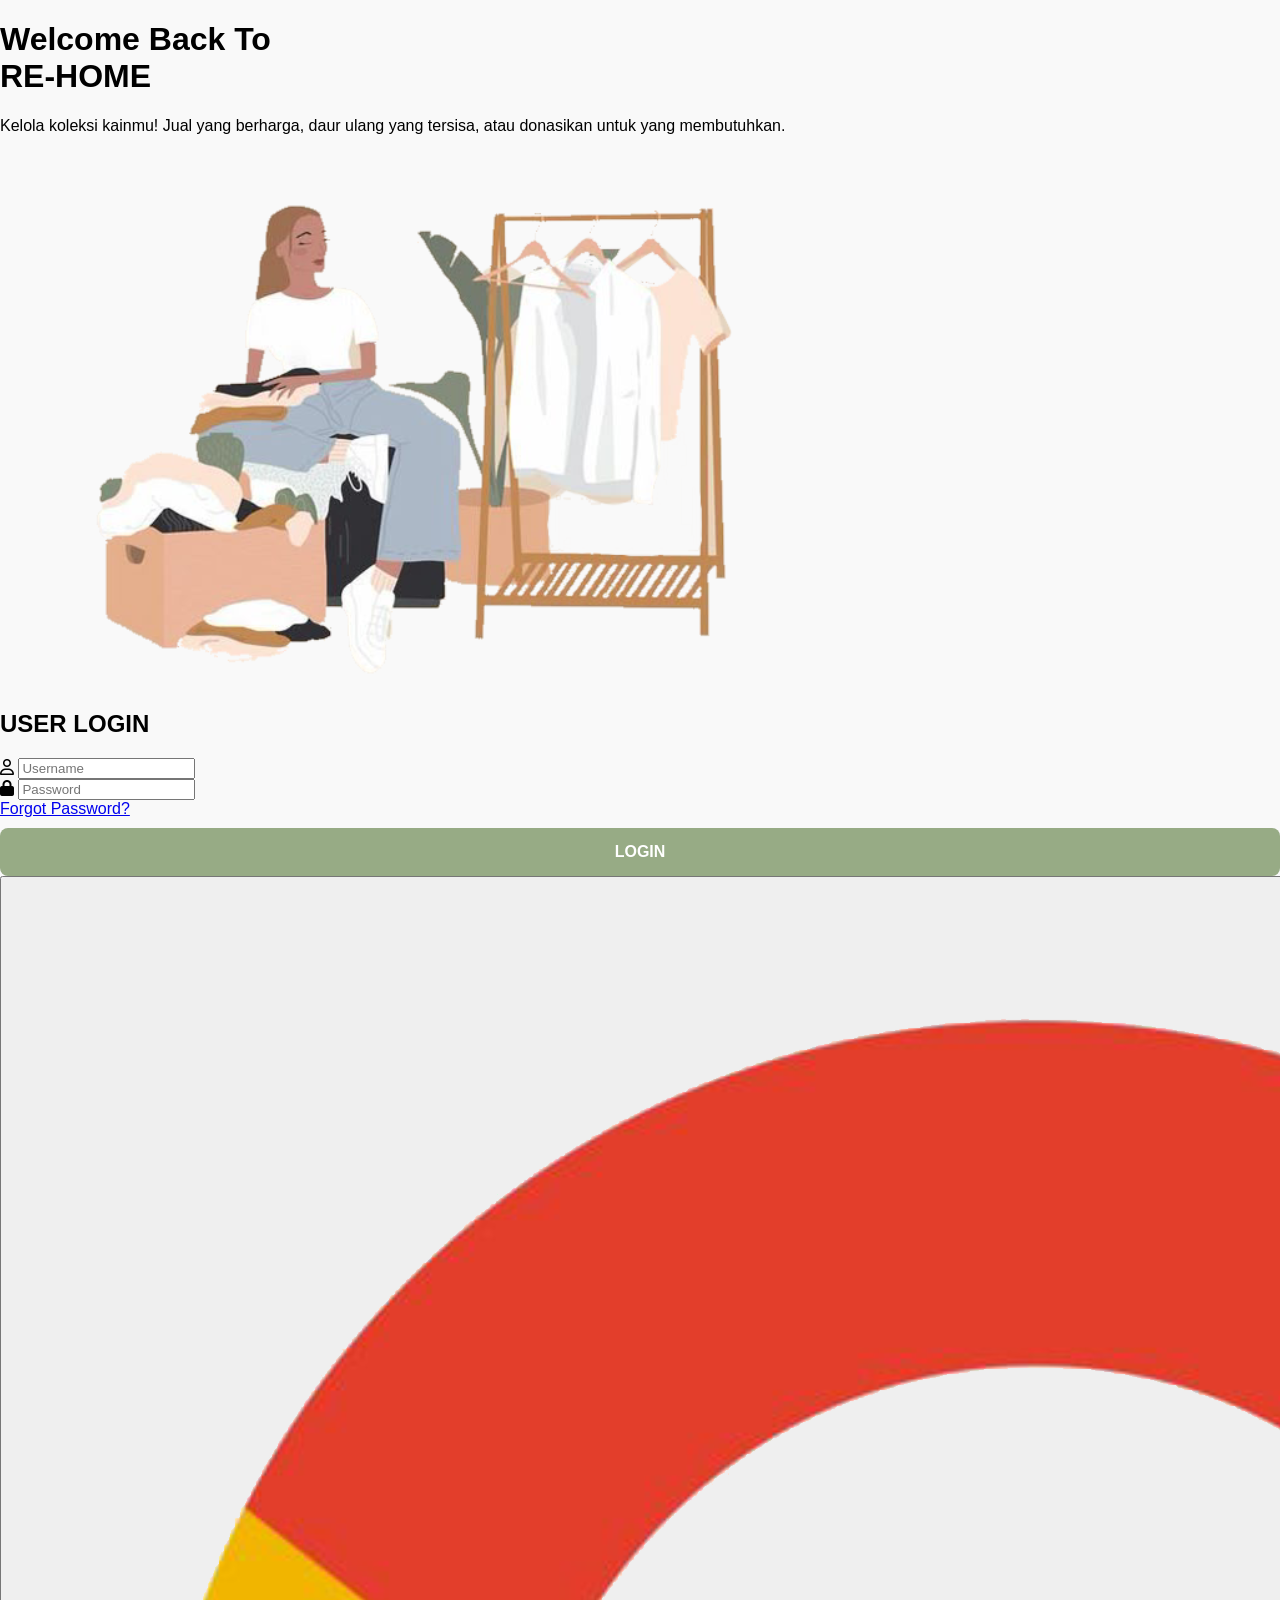
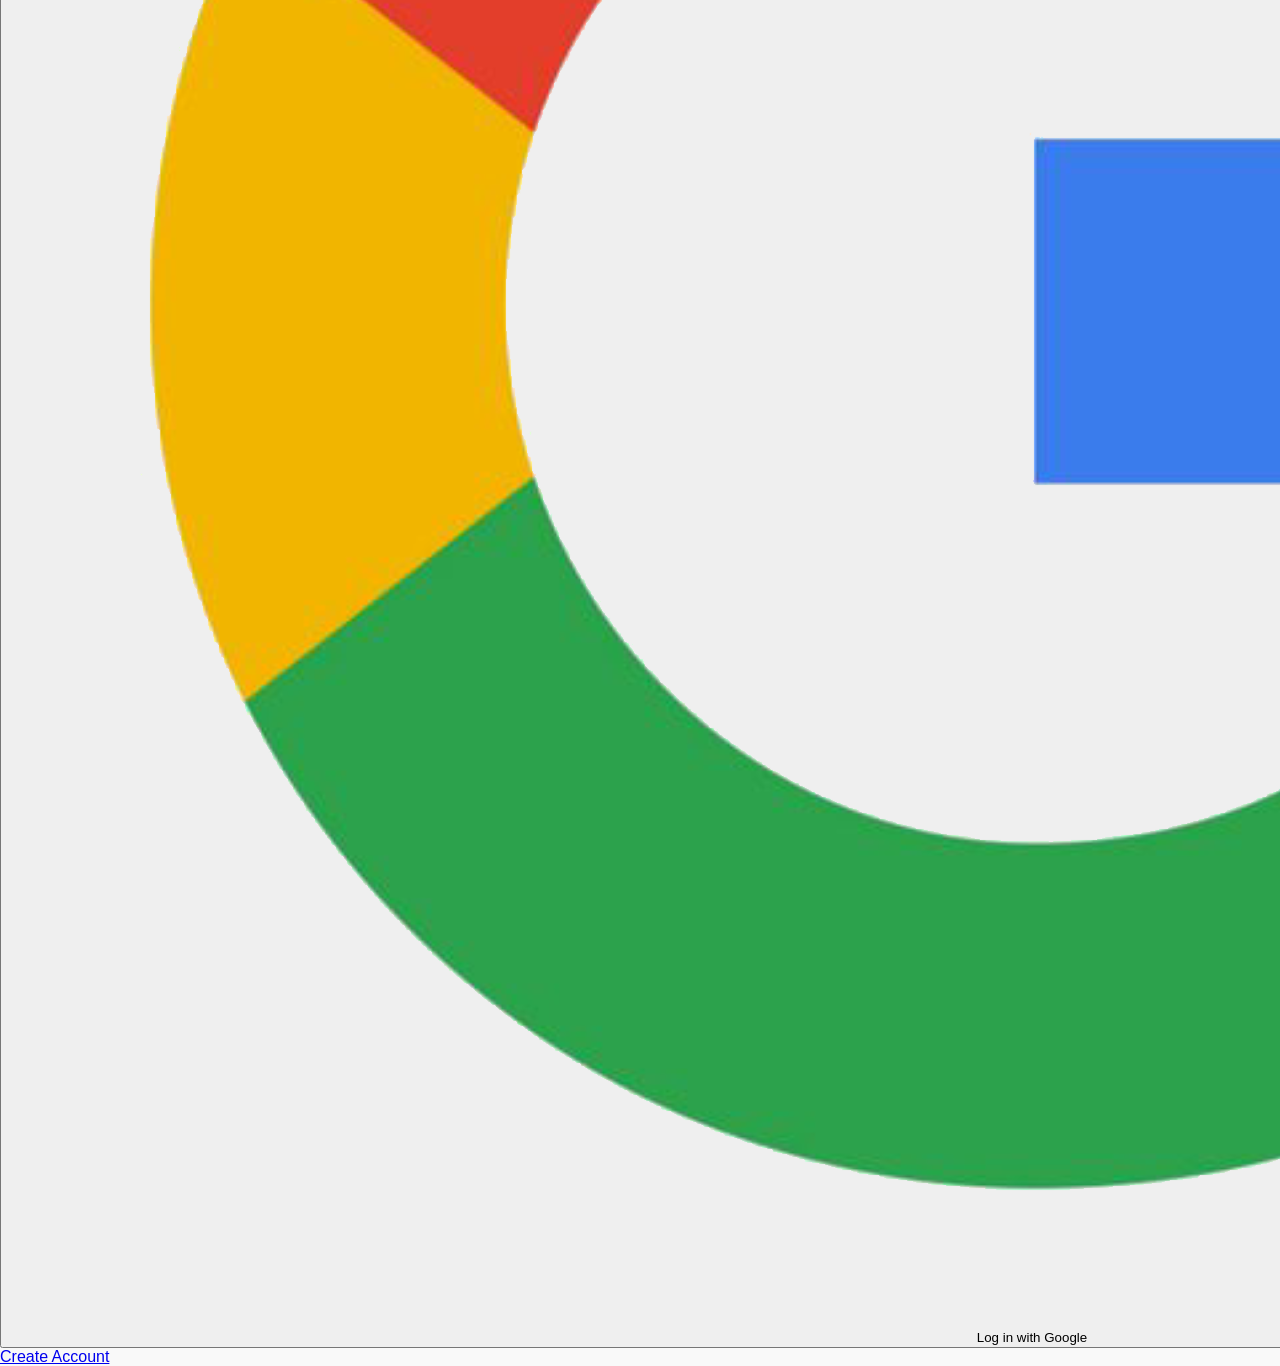
==== login.html @ 4392bf55 "Add files via upload" ====
<!DOCTYPE html>
<html lang="id">
<head>
    <meta charset="UTF-8">
    <meta name="viewport" content="width=device-width, initial-scale=1.0">
    <title>RE-HOME - Welcome Back</title>
    <link rel="stylesheet" href="css/form-style.css">
    <link rel="stylesheet" href="https://cdnjs.cloudflare.com/ajax/libs/font-awesome/6.0.0/css/all.min.css">
    <link href="https://fonts.googleapis.com/css2?family=Playfair+Display:ital,wght@0,600;1,600&family=Montserrat:wght@300;400&display=swap" rel="stylesheet">
</head>
<body>

    <div class="main-container">
        <div class="login-card">
            
            <div class="left-panel">
                <div class="left-content">
                    <h1>Welcome Back To <br>RE-HOME</h1>
                    <p>Kelola koleksi kainmu! Jual yang berharga, daur ulang yang tersisa, atau donasikan untuk yang membutuhkan.</p>
                    <div class="illustration-box">
                        <img src="assets/pic2trylogin.png">
                    </div>
                </div>
            </div>

            <div class="right-panel">
                <div class="right-content">
                    <div class="form-header">
                        <h2>USER LOGIN</h2>
                    </div>

                    <form action="#" method="POST">
                        <div class="input-group">
                            <i class="fa-regular fa-user input-icon"></i>
                            <input type="text" placeholder="Username" required>
                        </div>

                        <div class="input-group">
                            <i class="fa-solid fa-lock input-icon"></i>
                            <input type="password" id="login-password" placeholder="Password" required>
                        </div>

                        <div class="forgot-link">
                            <a href="#">Forgot Password?</a>
                        </div>

                        <button type="submit" class="login-btn">LOGIN</button>
                    </form>

                    <div class="social-login">
                        <button class="google-btn">
                            <img src="assets/google.png" alt="Google">
                            Log in with Google
                        </button>
                    </div>

                    <div class="create-account">
                        <a href="register.html">Create Account</a>
                    </div>
                </div>
            </div>

        </div>
    </div>

</body>
</html>
---- css/form-style.css ----
:root {
    --sage-green: #97AB85;
    --deep-sage: #7D8F6A;
    --light-bg: #F9F9F9;
    --text-color: #333;
}

body {
    margin: 0;
    padding: 0;
    font-family: 'Segoe UI', sans-serif;
    background-color: var(--light-bg);
}

/* Navbar */
.navbar {
    display: flex;
    justify-content: space-between;
    align-items: center;
    padding: 15px 5%;
    background: white;
    box-shadow: 0 2px 5px rgba(0,0,0,0.05);
    position: sticky;
    top: 0;
    z-index: 1000;
}

.logo { font-size: 24px; font-weight: bold; color: var(--sage-green); }
.nav-links { list-style: none; display: flex; gap: 20px; }
.nav-links a { text-decoration: none; color: #666; font-size: 14px; }

/* Form Layout */
.form-wrapper {
    display: flex;
    justify-content: center;
    padding: 20px;
}

.pickup-form {
    width: 100%;
    max-width: 450px; /* Lebar ala layar HP sesuai wireframe */
    background: white;
    padding: 25px;
    border-radius: 15px;
    box-shadow: 0 5px 20px rgba(0,0,0,0.1);
}

.form-section {
    margin-bottom: 25px;
}

.section-title {
    display: block;
    font-weight: bold;
    font-size: 14px;
    margin-bottom: 12px;
    color: var(--text-color);
}

/* Map Placeholder */
.map-placeholder {
    width: 100%;
    height: 150px;
    background: #eef2ed;
    border: 2px solid #ddd;
    border-radius: 8px;
    display: flex;
    justify-content: center;
    align-items: center;
    position: relative;
    overflow: hidden;
}

.map-overlay { text-align: center; color: var(--deep-sage); }
.map-overlay i { font-size: 30px; display: block; margin-bottom: 5px; }

/* Category Selector */
.category-grid {
    display: grid;
    grid-template-columns: repeat(3, 1fr);
    gap: 10px;
}

.category-card input { display: none; }

.card-content {
    border: 2px solid #eee;
    padding: 15px 5px;
    text-align: center;
    border-radius: 8px;
    cursor: pointer;
    transition: 0.3s;
}

.card-content i { font-size: 24px; color: #999; margin-bottom: 8px; display: block; }
.card-content span { font-size: 11px; font-weight: bold; color: #777; }

/* Logic saat Radio di-klik */
.category-card input:checked + .card-content {
    border-color: var(--sage-green);
    background-color: #f1f6ef;
}
.category-card input:checked + .card-content i,
.category-card input:checked + .card-content span {
    color: var(--sage-green);
}

/* Date & Time */
.datetime-container {
    display: flex;
    gap: 15px;
}

.date-picker, .time-picker { flex: 1; }

.sub-label {
    display: block;
    font-size: 11px;
    background: #eee;
    padding: 4px 10px;
    margin-bottom: 5px;
    font-weight: bold;
}

input[type="date"], input[type="time"] {
    width: 100%;
    padding: 10px;
    border: 1px solid #ddd;
    border-radius: 5px;
}

/* Upload Box */
.upload-box {
    border: 2px dashed var(--sage-green);
    border-radius: 10px;
    padding: 30px;
    text-align: center;
    cursor: pointer;
    background: #fdfdfd;
}

.upload-box i { font-size: 40px; color: var(--sage-green); margin-bottom: 10px; }
.upload-box p { font-weight: bold; margin: 0; font-size: 14px; }
.upload-box span { font-size: 11px; color: #888; }

/* Submit Button */
.login-btn {
    width: 100%;
    padding: 15px;
    background-color: var(--sage-green);
    color: white;
    border: none;
    border-radius: 8px;
    font-weight: bold;
    font-size: 16px;
    cursor: pointer;
    margin-top: 10px;
    transition: 0.3s;
}

.login-btn:hover {
    background-color: var(--deep-sage);
}
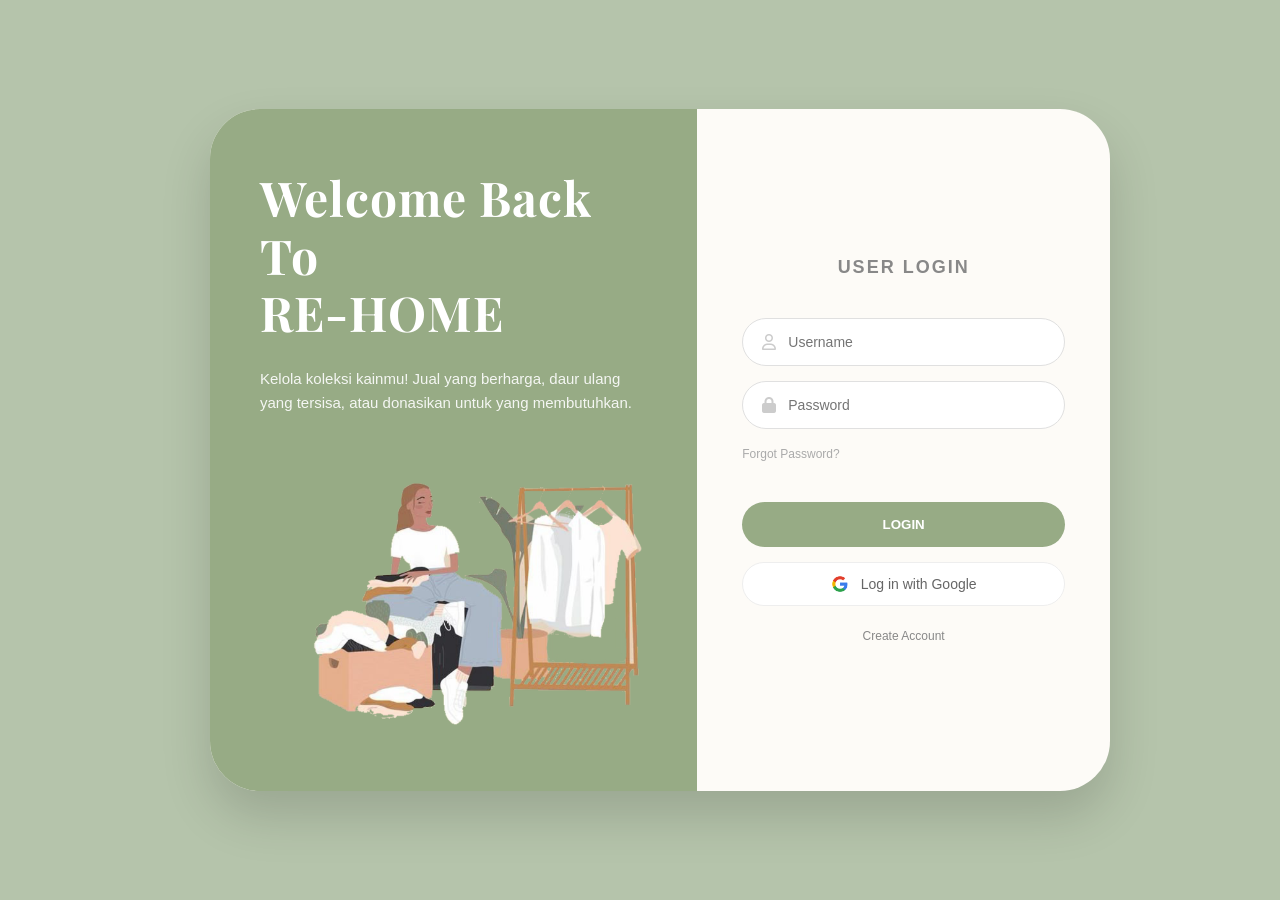
==== commit edcd5fc7: "Add files via upload" ====
--- a/login.html
+++ b/login.html
@@ -4,7 +4,7 @@
     <meta charset="UTF-8">
     <meta name="viewport" content="width=device-width, initial-scale=1.0">
     <title>RE-HOME - Welcome Back</title>
-    <link rel="stylesheet" href="css/form-style.css">
+    <link rel="stylesheet" href="css/style.css">
     <link rel="stylesheet" href="https://cdnjs.cloudflare.com/ajax/libs/font-awesome/6.0.0/css/all.min.css">
     <link href="https://fonts.googleapis.com/css2?family=Playfair+Display:ital,wght@0,600;1,600&family=Montserrat:wght@300;400&display=swap" rel="stylesheet">
 </head>
--- a/css/style.css
+++ b/css/style.css
@@ -0,0 +1,314 @@
+:root {
+    --sage-green: #97AB85;
+    --dark-sage: #7d8f6a;
+    --bg-gradient: #b5c4ab;
+    --white: #fdfbf7;
+}
+
+* {
+    margin: 0;
+    padding: 0;
+    box-sizing: border-box;
+}
+
+body {
+    background-color: var(--bg-gradient);
+    font-family: 'Montserrat', sans-serif;
+    display: flex;
+    justify-content: center;
+    align-items: center;
+    height: 100vh;
+}
+
+.main-container {
+    width: 100%;
+    max-width: 900px;
+    padding: 20px;
+}
+
+.login-card {
+    display: flex;
+    background: var(--white);
+    border-radius: 40px; /* Sangat bulat sesuai gambar */
+    overflow: hidden;
+    box-shadow: 0 20px 40px rgba(0,0,0,0.1);
+}
+
+/* --- Panel Kiri --- */
+.left-panel {
+    flex: 1.2;
+    background-color: var(--sage-green);
+    color: white;
+    padding: 60px 40px;
+}
+
+.left-content h1 {
+    font-family: 'Playfair Display', serif;
+    font-size: 42px;
+    line-height: 1.2;
+    margin-bottom: 20px;
+}
+
+.left-content p {
+    font-size: 14px;
+    line-height: 1.6;
+    margin-bottom: 30px;
+    opacity: 0.9;
+}
+
+.illustration-box img {
+    width: 100%;
+    max-width: 350px;
+    display: block;
+    margin: 0 auto;
+}
+
+/* --- Panel Kanan --- */
+.right-panel {
+    flex: 1;
+    padding: 60px 50px;
+    display: flex;
+    align-items: center;
+}
+
+.right-content { width: 100%; }
+
+.form-header h2 {
+    text-align: center;
+    font-family: 'Montserrat', sans-serif;
+    color: #888;
+    letter-spacing: 2px;
+    font-size: 18px;
+    margin-bottom: 40px;
+}
+
+.input-group {
+    position: relative;
+    margin-bottom: 15px;
+}
+
+.input-group input {
+    width: 100%;
+    padding: 15px 15px 15px 45px;
+    border: 1px solid #ddd;
+    border-radius: 30px;
+    outline: none;
+}
+
+.input-icon {
+    position: absolute;
+    left: 18px;
+    top: 50%;
+    transform: translateY(-50%);
+    color: #aaa;
+}
+
+.forgot-link {
+    text-align: left;
+    margin-bottom: 20px;
+}
+
+.forgot-link a {
+    font-size: 12px;
+    color: #aaa;
+    text-decoration: none;
+}
+
+.login-btn {
+    width: 100%;
+    padding: 15px;
+    background-color: var(--sage-green);
+    color: white;
+    border: none;
+    border-radius: 30px;
+    font-weight: bold;
+    cursor: pointer;
+    margin-bottom: 15px;
+}
+
+.google-btn {
+    width: 100%;
+    padding: 12px;
+    background: white;
+    border: 1px solid #ddd;
+    border-radius: 30px;
+    display: flex;
+    justify-content: center;
+    align-items: center;
+    gap: 10px;
+    color: #777;
+    cursor: pointer;
+    font-size: 14px;
+}
+
+.google-btn img { width: 18px; }
+
+.create-account {
+    text-align: center;
+    margin-top: 25px;
+}
+
+.create-account a {
+    color: #aaa;
+    text-decoration: none;
+    font-size: 12px;
+}
+
+/* Responsive Mobile */
+@media (max-width: 768px) {
+    .login-card { flex-direction: column; border-radius: 20px; }
+    .left-panel { padding: 40px 20px; }
+}
+
+:root {
+    --sage-green: #97AB85;
+    --dark-sage: #7d8f6a;
+    --bg-light: #fdfbf7;
+    --text-muted: #888;
+}
+
+* {
+    margin: 0;
+    padding: 0;
+    box-sizing: border-box;
+}
+
+body {
+    background-color: #b5c4ab; /* Warna latar luar */
+    font-family: 'Montserrat', sans-serif;
+    display: flex;
+    justify-content: center;
+    align-items: center;
+    height: 100vh;
+}
+
+.login-card {
+    display: flex;
+    background: var(--bg-light);
+    width: 900px;
+    border-radius: 50px; /* Sangat membulat sesuai gambar Desktop-2 */
+    overflow: hidden;
+    box-shadow: 0 25px 50px rgba(0,0,0,0.15);
+}
+
+/* Panel Kiri */
+.left-panel {
+    flex: 1.2;
+    background-color: var(--sage-green);
+    padding: 60px 50px;
+    color: white;
+}
+
+.left-content h1 {
+    font-family: 'Playfair Display', serif;
+    font-size: 48px;
+    margin-bottom: 25px;
+    letter-spacing: 1px;
+}
+
+.left-content p {
+    font-size: 15px;
+    line-height: 1.6;
+    margin-bottom: 40px;
+}
+
+.illustration-box img {
+    width: 100%;
+    max-width: 380px;
+    display: block;
+}
+
+/* Panel Kanan */
+.right-panel {
+    flex: 1;
+    padding: 60px 45px;
+}
+
+.form-header h2 {
+    text-align: center;
+    color: var(--text-muted);
+    font-size: 18px;
+    letter-spacing: 2px;
+    margin-bottom: 40px;
+}
+
+.input-group {
+    position: relative;
+    margin-bottom: 15px;
+}
+
+.input-group input {
+    width: 100%;
+    padding: 15px 45px;
+    border: 1px solid #e0e0e0;
+    border-radius: 30px;
+    outline: none;
+    font-size: 14px;
+    color: #555;
+}
+
+.input-icon {
+    position: absolute;
+    left: 20px;
+    top: 50%;
+    transform: translateY(-50%);
+    color: #ccc;
+}
+
+.toggle-password {
+    position: absolute;
+    right: 20px;
+    top: 50%;
+    transform: translateY(-50%);
+    cursor: pointer;
+    color: #ccc;
+}
+
+.login-btn {
+    width: 100%;
+    padding: 15px;
+    background-color: var(--sage-green);
+    color: white;
+    border: none;
+    border-radius: 30px;
+    font-weight: 600;
+    cursor: pointer;
+    margin-top: 20px;
+    transition: 0.3s;
+}
+
+.divider-text {
+    text-align: center;
+    font-size: 11px;
+    color: var(--text-muted);
+    margin: 20px 0;
+}
+
+.google-btn {
+    width: 100%;
+    padding: 12px;
+    background: white;
+    border: 1px solid #eee;
+    border-radius: 30px;
+    display: flex;
+    justify-content: center;
+    align-items: center;
+    gap: 12px;
+    color: #666;
+    font-size: 14px;
+    cursor: pointer;
+}
+
+.google-btn img { width: 18px; }
+
+.create-account {
+    text-align: center;
+    margin-top: 20px;
+}
+
+.create-account a {
+    color: var(--text-muted);
+    font-size: 12px;
+    text-decoration: none;
+}
+
